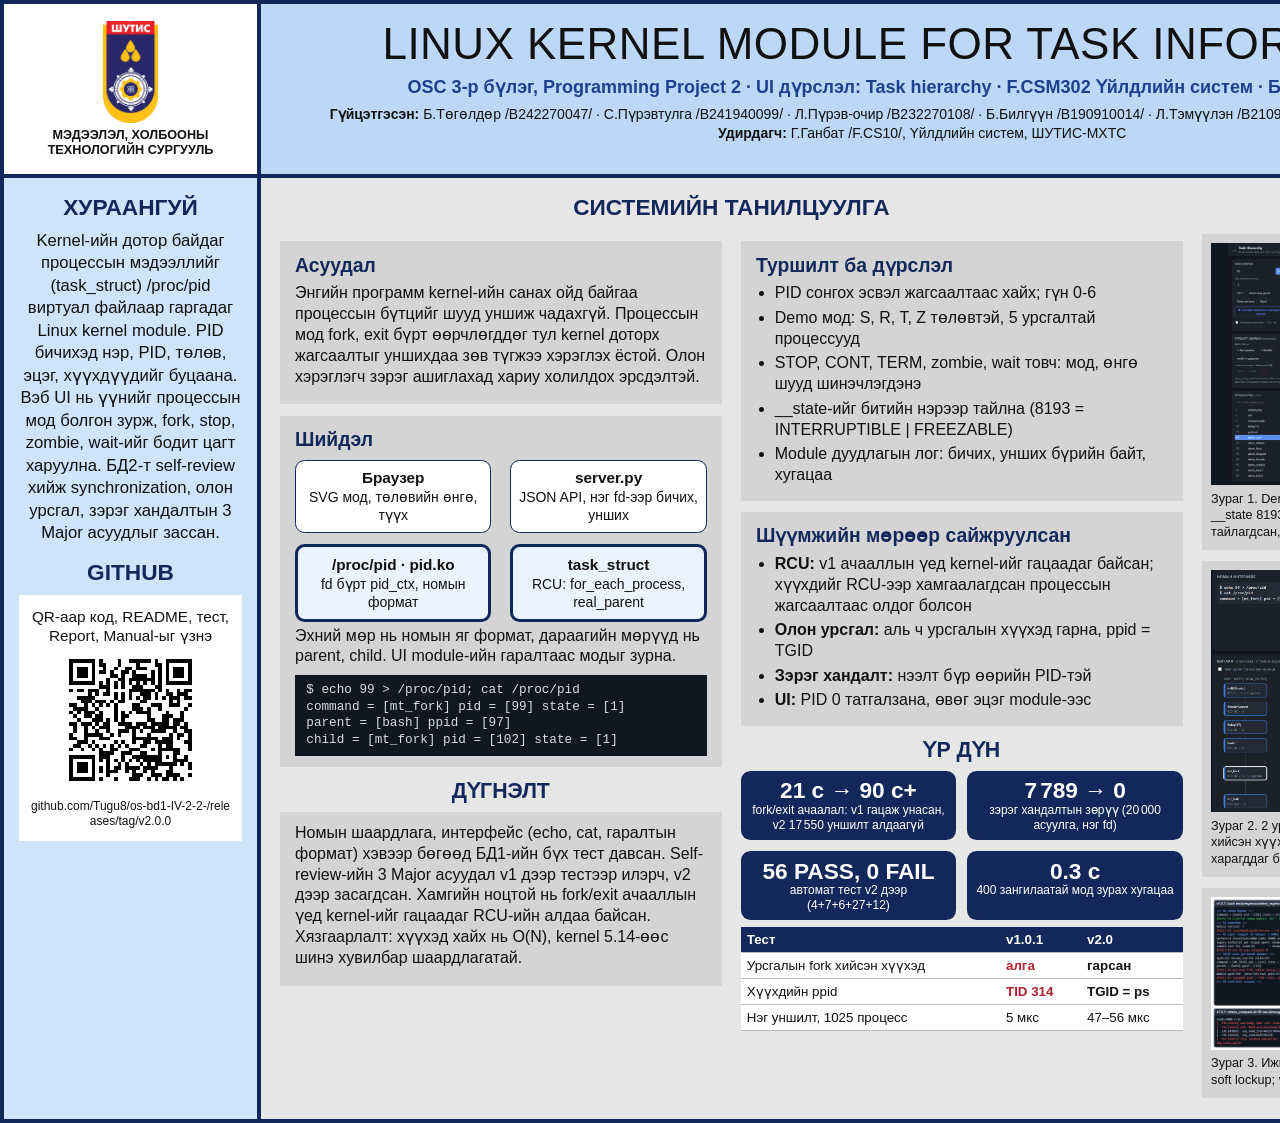
==== docs/poster/poster.html @ 9a3fd47b "feat(bd2): self-review fixes, regression tests, final report and poster The assigned reviewer (IV-2-" ====
<!doctype html>
<html lang="mn">
<head>
<meta charset="utf-8">
<title>IV-2-2 Poster</title>
<!-- PDF: msedge --headless --no-pdf-header-footer --print-to-pdf=IV-2-2_Poster.pdf poster.html (A3 хэвтээ) -->
<style>
  @page { size: 420mm 297mm; margin: 0; }
  :root { --head: #bcd8f6; --navy: #13285a; --title: #1f3f8f; --panel: #e6e6e6; --box: #d4d4d4; --side: #cfe3fa; }
  * { box-sizing: border-box; }
  html, body { margin: 0; }
  body { width: 420mm; height: 297mm; overflow: hidden; background: #fff; color: #111;
         font-family: Arial, Helvetica, sans-serif; font-size: 12pt; line-height: 1.3;
         -webkit-font-smoothing: antialiased; text-rendering: optimizeLegibility; }
  b, strong, h1, h2, h3 { font-family: Arial, Helvetica, sans-serif; }
  .page { display: grid; grid-template-columns: 68mm 1fr; grid-template-rows: 46mm 1fr; height: 297mm;
          border: 1.2mm solid var(--navy); }
  /* толгой */
  .logo { background: #fff; border-right: 1.2mm solid var(--navy); border-bottom: 1.2mm solid var(--navy);
          display: flex; flex-direction: column; align-items: center; justify-content: center; text-align: center; padding: 2mm; }
  .logo img { height: 27mm; }
  .logo b { font-size: 9.5pt; margin-top: 1.5mm; line-height: 1.15; }
  header { background: var(--head); border-bottom: 1.2mm solid var(--navy); text-align: center; padding: 3mm 8mm 0; }
  header h1 { margin: 0; font-size: 33pt; font-weight: 400; letter-spacing: .01em; }
  header .sub { color: var(--title); font-weight: 700; font-size: 13.5pt; margin: 1mm 0 1.5mm; }
  header .who { font-size: 10.5pt; }
  /* зүүн багана */
  aside { background: var(--side); border-right: 1.2mm solid var(--navy); padding: 4mm 4mm; display: flex; flex-direction: column; gap: 3.5mm; }

  aside h2 { margin: 0 0 2mm; text-align: center; font-size: 17pt; color: var(--navy); }
  aside .card { background: #fff; padding: 3mm; text-align: center; font-size: 11.5pt; }
  aside .sum { text-align: center; font-size: 12.5pt; line-height: 1.35; }
  aside .qr img { width: 36mm; image-rendering: pixelated; margin: 1.5mm 0; }
  aside .card.concl { text-align: center; font-size: 11pt; line-height: 1.3; }
  aside .qr small { display: block; font-size: 9pt; word-break: break-all; }
  /* гол хэсэг */
  .body { background: var(--panel); display: grid; grid-template-columns: 1fr 1fr 96mm; gap: 5mm; padding: 4mm 5mm 5mm; }
  .colhead { text-align: center; color: var(--navy); font-size: 17pt; font-weight: 700; margin: 0 0 3mm; }
  .intro { grid-column: 1 / 3; display: grid; grid-template-columns: 1fr 1fr; gap: 5mm; align-content: start; }
  .intro .colhead { grid-column: 1 / -1; margin-bottom: 0; }
  .box { background: var(--box); padding: 3mm 4mm; }
  .box h3 { margin: 0 0 1.5mm; font-size: 14.5pt; color: var(--navy); font-weight: 700; }
  .box p { margin: 0 0 1.5mm; }
  .box ul { margin: 0; padding-left: 5mm; }
  .box li { margin-bottom: 1mm; }
  code { font-family: inherit; font-size: 1em; font-weight: inherit; }
  pre { font-family: Consolas, "Courier New", monospace !important; }
  /* шийдлийн диаграм */
  .diag { display: grid; grid-template-columns: 1fr 1fr; gap: 3mm 5mm; margin: 2mm 0 1mm; }
  .diag div { background: #fff; border: .5mm solid var(--navy); border-radius: 2.5mm; padding: 2mm; text-align: center; font-size: 10.5pt; }
  .diag div b { display: block; font-size: 11.5pt; font-weight: 700; }
  .diag div.k { background: #e9f4ff; border-width: .8mm; }
  .stack { display: flex; flex-direction: column; gap: 3mm; }
  /* үр дүн */
  .tiles { display: grid; grid-template-columns: 1fr 1fr; gap: 3mm; }
  .tile { background: var(--navy); color: #fff; border-radius: 2.5mm; padding: 2mm 2mm; text-align: center; }
  .tile b { display: block; font-size: 17pt; line-height: 1.1; }
  .tile span { font-size: 9pt; line-height: 1.2; display: block; }
  table { width: 100%; border-collapse: collapse; background: #fff; font-size: 10pt; margin-top: 2mm; }
  th, td { padding: 1mm 1.6mm; border-bottom: .3mm solid #bbb; text-align: left; }
  th { background: var(--navy); color: #fff; }
  td.bad { color: #b0202e; font-weight: 700; }
  td.ok { font-weight: 700; }
  /* ажиллагаа */
  .shots { display: flex; flex-direction: column; gap: 3mm; }
  figure { margin: 0; background: var(--box); padding: 2.5mm; }
  figure img { width: 100%; max-height: 64mm; object-fit: contain; object-position: top; display: block; background: #0f1720; }
  figcaption { font-size: 9.5pt; margin-top: 1.5mm; }
  .center-title { text-align: center; color: var(--navy); font-size: 16pt; font-weight: 700; margin: 0 0 1.5mm; }
</style>
</head>
<body>
<div class="page">
  <div class="logo">
    <img src="../images/must_logo.png" alt="ШУТИС">
    <b>МЭДЭЭЛЭЛ, ХОЛБООНЫ<br>ТЕХНОЛОГИЙН СУРГУУЛЬ</b>
  </div>
  <header>
    <h1>LINUX KERNEL MODULE FOR TASK INFORMATION</h1>
    <div class="sub">OSC 3-р бүлэг, Programming Project 2 · UI дүрслэл: Task hierarchy · F.CSM302 Үйлдлийн систем · Бие даалт 2 · IV-2-2</div>
    <div class="who"><b>Гүйцэтгэсэн:</b> Б.Төгөлдөр /B242270047/ · С.Пүрэвтулга /B241940099/ · Л.Пүрэв-очир /B232270108/ · Б.Билгүүн /B190910014/ · Л.Тэмүүлэн /B210930842/ · Ч.Алтангэрэл /B231910003/<br>
    <b>Удирдагч:</b> Г.Ганбат /F.CS10/, Үйлдлийн систем, ШУТИС-МХТС</div>
  </header>

  <aside>
    <div>
      <h2>ХУРААНГУЙ</h2>
      <div class="sum">Kernel-ийн дотор байдаг процессын мэдээллийг (<code>task_struct</code>) <code>/proc/pid</code> виртуал файлаар гаргадаг Linux kernel module. PID бичихэд нэр, PID, төлөв, эцэг, хүүхдүүдийг буцаана. Вэб UI нь үүнийг процессын мод болгон зурж, fork, stop, zombie, wait-ийг бодит цагт харуулна. БД2-т self-review хийж synchronization, олон урсгал, зэрэг хандалтын 3 Major асуудлыг зассан.</div>
    </div>
    <div>
      <h2>GITHUB</h2>
      <div class="card qr">QR-аар код, README, тест, Report, Manual-ыг үзнэ
        <img src="../images/qr_release_v2.png" alt="QR">
        <small>github.com/Tugu8/os-bd1-IV-2-2-/releases/tag/v2.0.0</small>
      </div>
    </div>
  </aside>

  <div class="body">
    <div class="intro">
      <div class="colhead">СИСТЕМИЙН ТАНИЛЦУУЛГА</div>
      <div class="stack">
        <div class="box">
          <h3>Асуудал</h3>
          <p>Энгийн программ kernel-ийн санах ойд байгаа процессын бүтцийг шууд уншиж чадахгүй. Процессын мод fork, exit бүрт өөрчлөгддөг тул kernel доторх жагсаалтыг уншихдаа зөв түгжээ хэрэглэх ёстой. Олон хэрэглэгч зэрэг ашиглахад хариу холилдох эрсдэлтэй.</p>
        </div>
        <div class="box">
          <h3>Шийдэл</h3>
          <div class="diag">
            <div><b>Браузер</b>SVG мод, төлөвийн өнгө, түүх</div>
            <div><b>server.py</b>JSON API, нэг fd-ээр бичих, унших</div>
            <div class="k"><b>/proc/pid · pid.ko</b>fd бүрт <code>pid_ctx</code>, номын формат</div>
            <div class="k"><b>task_struct</b>RCU: <code>for_each_process</code>, <code>real_parent</code></div>
          </div>
          <p>Эхний мөр нь номын яг формат, дараагийн мөрүүд нь <code>parent</code>, <code>child</code>. UI module-ийн гаралтаас модыг зурна.</p>
          <pre style="margin:2mm 0 0;background:#0f1720;color:#d8dee6;padding:2mm 3mm;font-size:9.5pt;line-height:1.3;white-space:pre-wrap">$ echo 99 &gt; /proc/pid; cat /proc/pid
command = [mt_fork] pid = [99] state = [1]
parent = [bash] ppid = [97]
child = [mt_fork] pid = [102] state = [1]</pre>
        </div>
        <div>
          <div class="center-title">ДҮГНЭЛТ</div>
          <div class="box"><p>Номын шаардлага, интерфейс (echo, cat, гаралтын формат) хэвээр бөгөөд БД1-ийн бүх тест давсан. Self-review-ийн 3 Major асуудал v1 дээр тестээр илэрч, v2 дээр засагдсан. Хамгийн ноцтой нь fork/exit ачааллын үед kernel-ийг гацаадаг RCU-ийн алдаа байсан. Хязгаарлалт: хүүхэд хайх нь O(N), kernel 5.14-өөс шинэ хувилбар шаардлагатай.</p></div>
        </div>
      </div>
      <div class="stack">
        <div class="box">
          <h3>Туршилт ба дүрслэл</h3>
          <ul>
            <li>PID сонгох эсвэл жагсаалтаас хайх; гүн 0-6</li>
            <li>Demo мод: S, R, T, Z төлөвтэй, 5 урсгалтай процессууд</li>
            <li>STOP, CONT, TERM, zombie, wait товч: мод, өнгө шууд шинэчлэгдэнэ</li>
            <li><code>__state</code>-ийг битийн нэрээр тайлна (8193 = INTERRUPTIBLE | FREEZABLE)</li>
            <li>Module дуудлагын лог: бичих, унших бүрийн байт, хугацаа</li>
          </ul>
        </div>
        <div class="box">
          <h3>Шүүмжийн мөрөөр сайжруулсан</h3>
          <ul>
            <li><b>RCU:</b> v1 ачааллын үед kernel-ийг гацаадаг байсан; хүүхдийг RCU-ээр хамгаалагдсан процессын жагсаалтаас олдог болсон</li>
            <li><b>Олон урсгал:</b> аль ч урсгалын хүүхэд гарна, ppid = TGID</li>
            <li><b>Зэрэг хандалт:</b> нээлт бүр өөрийн PID-тэй</li>
            <li><b>UI:</b> PID 0 татгалзана, өвөг эцэг module-ээс</li>
          </ul>
        </div>
        <div>
          <div class="center-title">ҮР ДҮН</div>
          <div class="tiles">
  <div class="tile"><b>21 с &#8594; 90 с+</b><span>fork/exit ачаалал: v1 гацаж унасан, v2 17&#8239;550 уншилт алдаагүй</span></div>
  <div class="tile"><b>7&#8239;789 &#8594; 0</b><span>зэрэг хандалтын зөрүү (20&#8239;000 асуулга, нэг fd)</span></div>
  <div class="tile"><b>56 PASS, 0 FAIL</b><span>автомат тест v2 дээр (4+7+6+27+12)</span></div>
  <div class="tile"><b>0.3 с</b><span>400 зангилаатай мод зурах хугацаа</span></div>
</div>
<table>
  <tr><th>Тест</th><th>v1.0.1</th><th>v2.0</th></tr>
  <tr><td>Урсгалын fork хийсэн хүүхэд</td><td class="bad">алга</td><td class="ok">гарсан</td></tr>
  <tr><td>Хүүхдийн ppid</td><td class="bad">TID 314</td><td class="ok">TGID = ps</td></tr>
  <tr><td>Нэг уншилт, 1025 процесс</td><td>5 мкс</td><td>47&#8211;56 мкс</td></tr>
</table>
        </div>
      </div>
    </div>

    <div>
      <div class="colhead">Ажиллагаа</div>
      <div class="shots">
        <figure><img src="../images/bd2_ui_demo_v2.png" alt="demo tree"><figcaption>Зураг 1. Demo мод: S, T, Z төлөв, 5 урсгалтай процесс; __state 8193 нь INTERRUPTIBLE | FREEZABLE гэж тайлагдсан, өвөг эцэг module-ээс.</figcaption></figure>
        <figure><img src="../images/bd2_ui_mt_fork.png" alt="mt_fork"><figcaption>Зураг 2. 2 урсгалтай процесс: үндсэн бус урсгалын fork хийсэн хүүхэд (PID 102) гарсан. v1 дээр хүүхэдгүй харагддаг байсан.</figcaption></figure>
        <figure><img src="../images/bd2_term_before_after.png" alt="before after"><figcaption>Зураг 3. Ижил скрипт: v1.0.1 (зүүн) R3-R5 FAIL, ачаалалд soft lockup; v2.0 (баруун) 6/6 PASS.</figcaption></figure>
      </div>
    </div>
  </div>
</div>
</body>
</html>
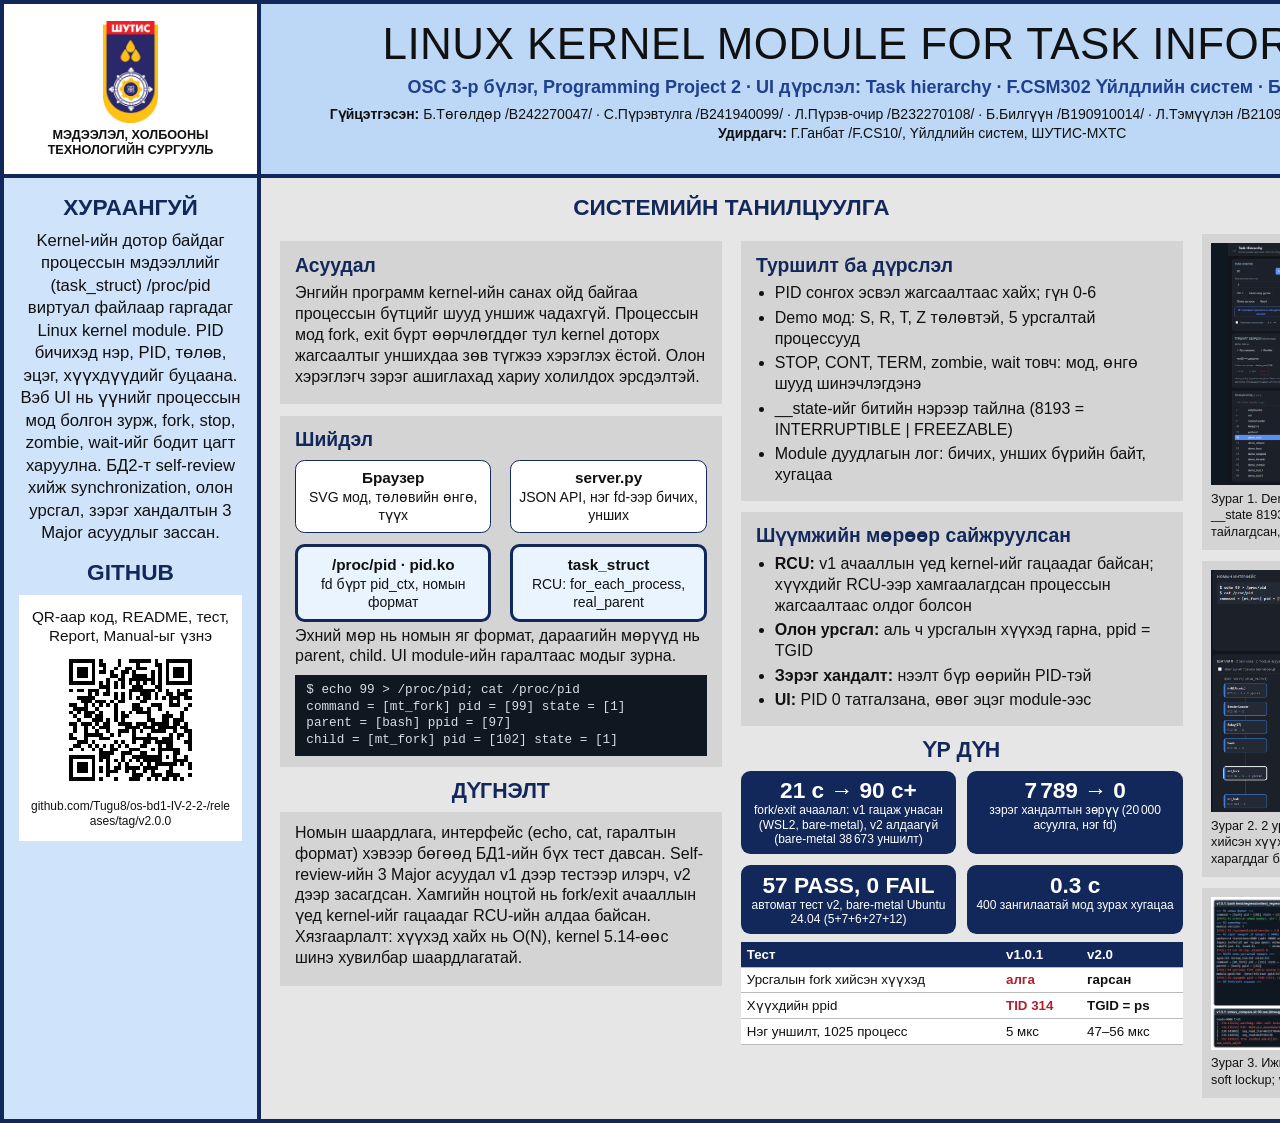
==== commit e7b110a4: "docs(bd2): add bare-metal results to README, Manual, report, poster CHANGELOG S1/S2 now matches the " ====
--- a/docs/poster/poster.html
+++ b/docs/poster/poster.html
@@ -146,9 +146,9 @@
         <div>
           <div class="center-title">ҮР ДҮН</div>
           <div class="tiles">
-  <div class="tile"><b>21 с &#8594; 90 с+</b><span>fork/exit ачаалал: v1 гацаж унасан, v2 17&#8239;550 уншилт алдаагүй</span></div>
+  <div class="tile"><b>21 с &#8594; 90 с+</b><span>fork/exit ачаалал: v1 гацаж унасан (WSL2, bare-metal), v2 алдаагүй (bare-metal 38&#8239;673 уншилт)</span></div>
   <div class="tile"><b>7&#8239;789 &#8594; 0</b><span>зэрэг хандалтын зөрүү (20&#8239;000 асуулга, нэг fd)</span></div>
-  <div class="tile"><b>56 PASS, 0 FAIL</b><span>автомат тест v2 дээр (4+7+6+27+12)</span></div>
+  <div class="tile"><b>57 PASS, 0 FAIL</b><span>автомат тест v2, bare-metal Ubuntu 24.04 (5+7+6+27+12)</span></div>
   <div class="tile"><b>0.3 с</b><span>400 зангилаатай мод зурах хугацаа</span></div>
 </div>
 <table>
